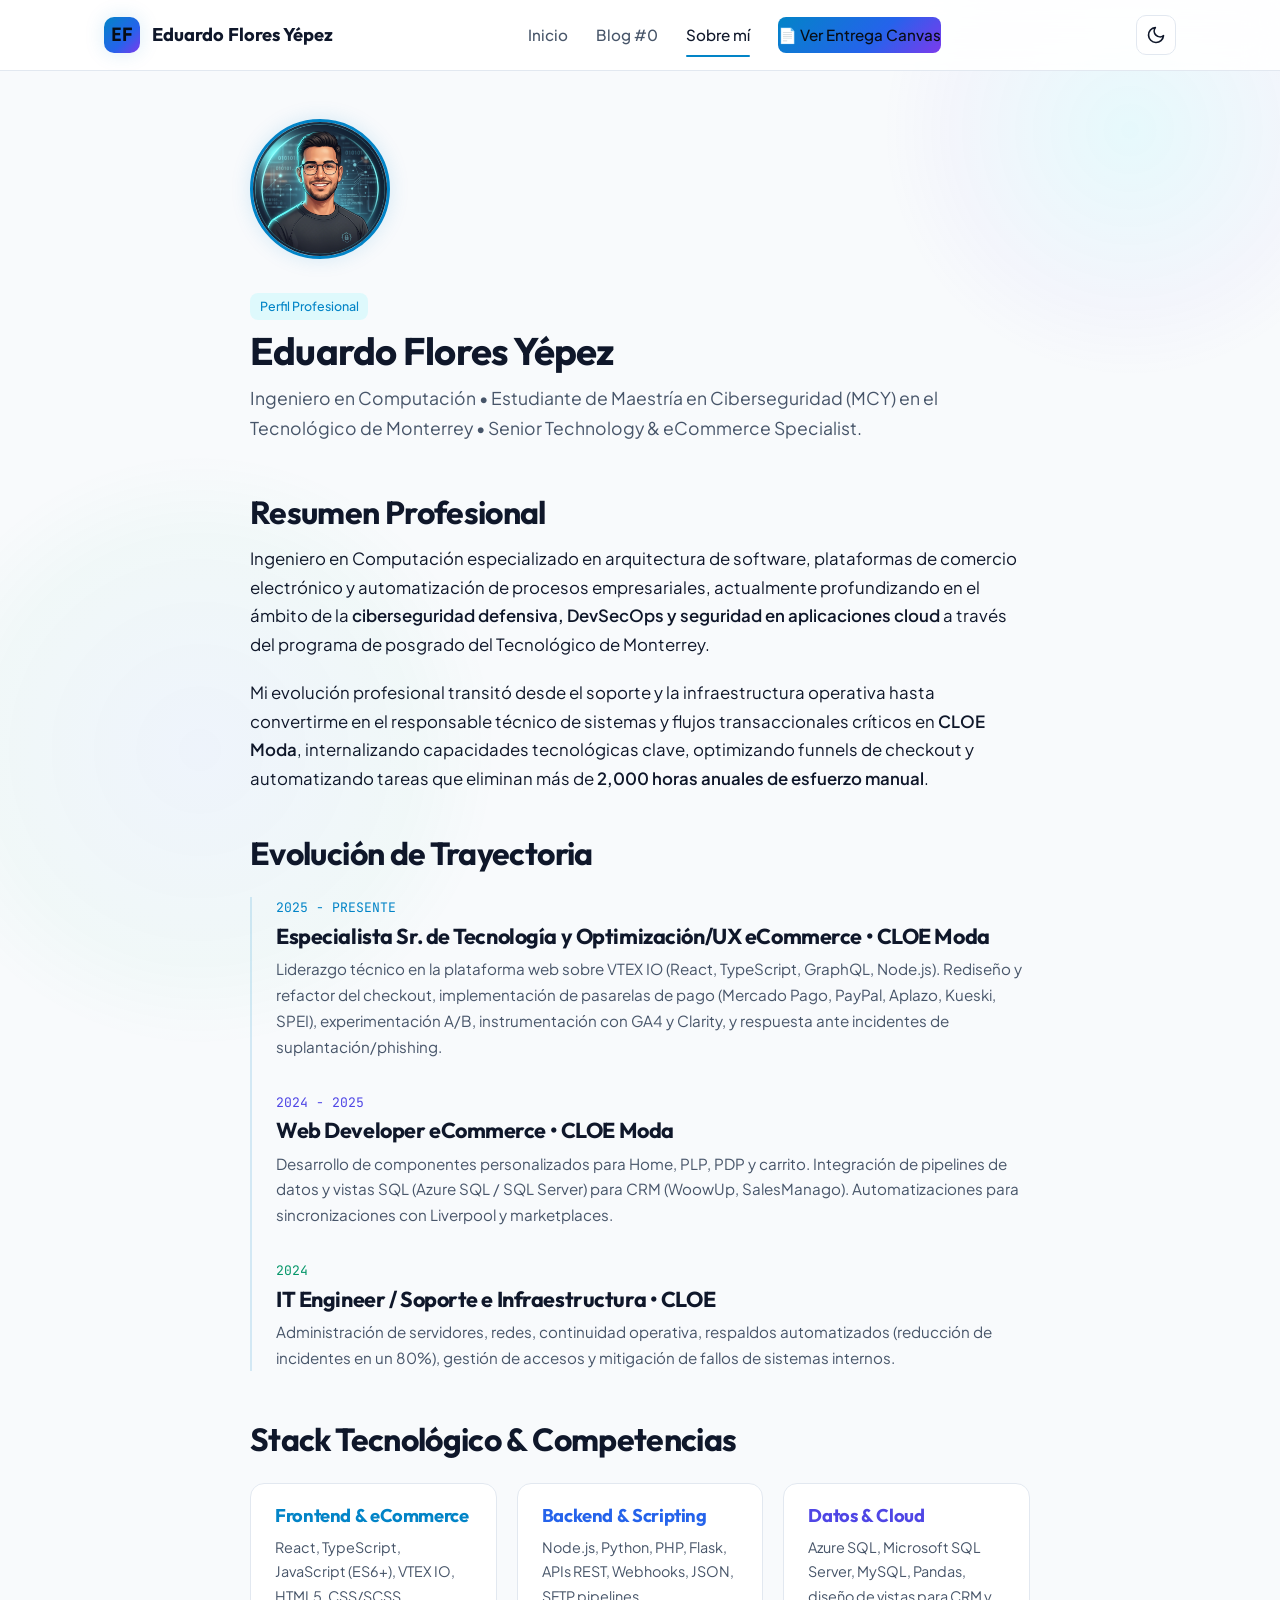
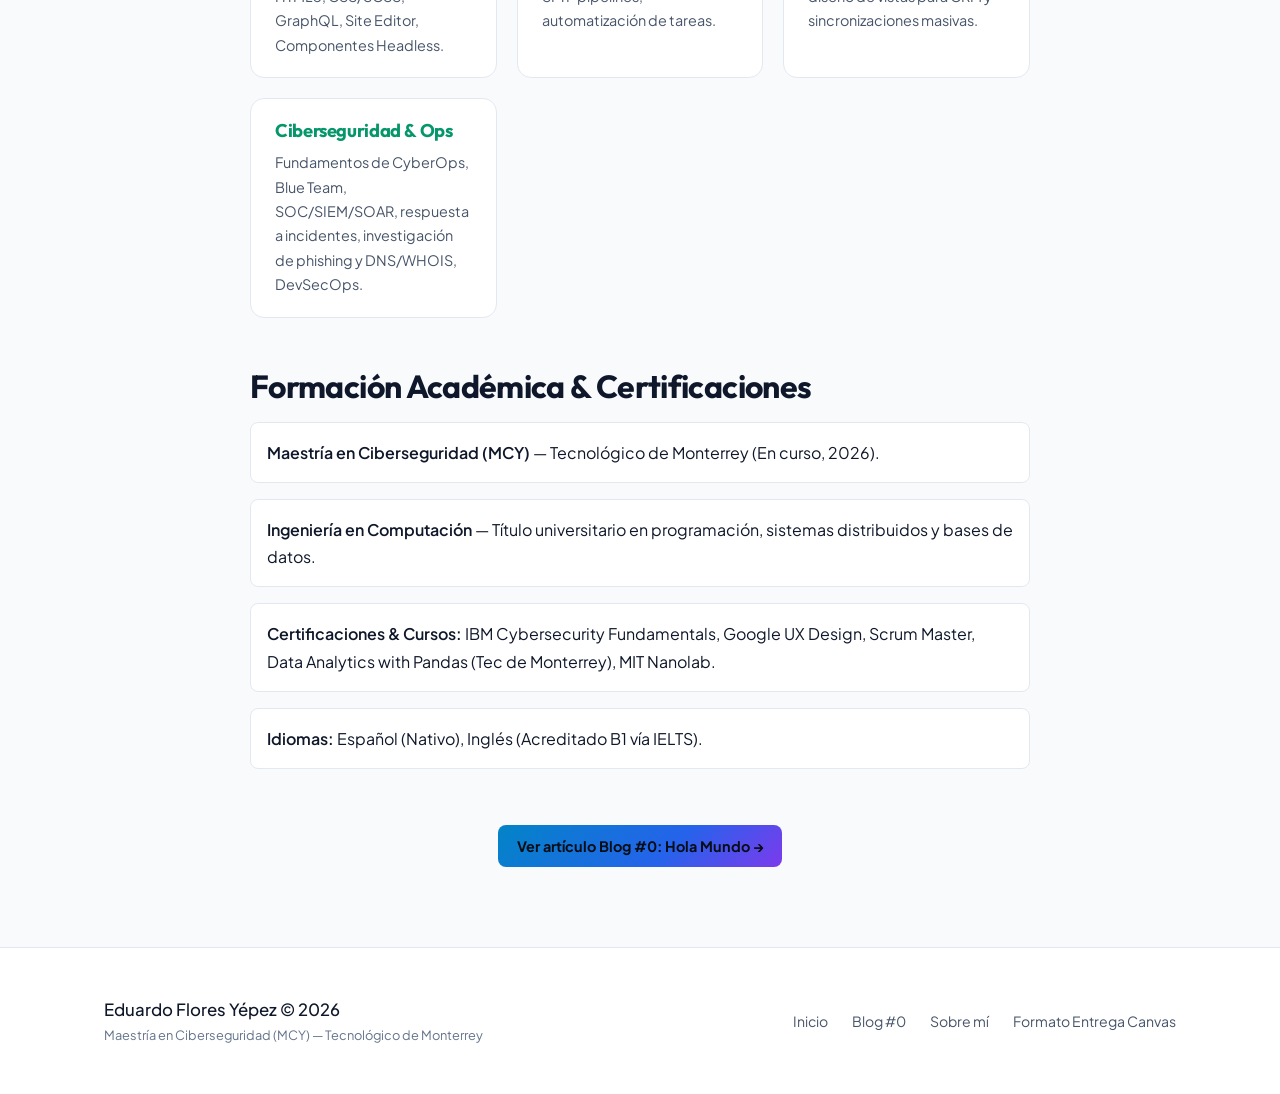
==== about.html @ a3453e29 "feat: blog profesional y post blog #0 para maestria MCY Tec de Monterrey" ====
<!DOCTYPE html>
<html lang="es" data-theme="dark">
<head>
  <meta charset="UTF-8">
  <meta name="viewport" content="width=device-width, initial-scale=1.0">
  <title>Sobre Eduardo Flores Yépez | Trayectoria, Proyectos y Habilidades</title>
  <meta name="description" content="Perfil profesional y académico de Eduardo Flores Yépez: Ingeniero en Computación, especialista en eCommerce y estudiante de la Maestría en Ciberseguridad del Tec de Monterrey.">
  <meta name="author" content="Eduardo Flores Yépez">
  <link rel="stylesheet" href="assets/css/style.css">
  <link rel="icon" href="data:image/svg+xml,<svg xmlns=%22http://www.w3.org/2000/svg%22 viewBox=%220 0 100 100%22><text y=%22.9em%22 font-size=%2290%22>🛡️</text></svg>">
</head>
<body>
  <!-- Orbes decorativos de fondo -->
  <div class="bg-glow-orb"></div>
  <div class="bg-glow-orb-2"></div>

  <!-- Encabezado y Navegación Principal -->
  <header class="site-header">
    <div class="container nav-wrapper">
      <a href="index.html" class="logo-brand">
        <span class="logo-badge">EF</span>
        <span>Eduardo Flores Yépez</span>
      </a>

      <nav>
        <ul class="nav-links">
          <li><a href="index.html">Inicio</a></li>
          <li><a href="posts/blog-0-hola-mundo.html">Blog #0</a></li>
          <li><a href="about.html" class="active">Sobre mí</a></li>
          <li><a href="entrega-pdf.html" class="btn-cta">📄 Ver Entrega Canvas</a></li>
        </ul>
      </nav>

      <div class="nav-actions">
        <button id="theme-toggle" class="theme-toggle-btn" aria-label="Cambiar tema">
          <!-- Icono inyectado por JS -->
        </button>
      </div>
    </div>
  </header>

  <main class="container" style="padding-top: 3rem; padding-bottom: 5rem;">
    <div class="article-container">
      
      <div style="display: flex; gap: 2rem; align-items: center; margin-bottom: 3rem; flex-wrap: wrap;">
        <img src="assets/img/eduardo-avatar.jpg" alt="Eduardo Flores Yépez" style="width: 140px; height: 140px; border-radius: 50%; object-fit: cover; border: 3px solid var(--accent-cyan); box-shadow: var(--cyber-glow);">
        <div>
          <span class="post-tag">Perfil Profesional</span>
          <h1 style="margin: 0.4rem 0 0.6rem; font-size: 2.4rem;">Eduardo Flores Yépez</h1>
          <p style="color: var(--text-muted); font-size: 1.1rem; margin: 0;">
            Ingeniero en Computación &bull; Estudiante de Maestría en Ciberseguridad (MCY) en el Tecnológico de Monterrey &bull; Senior Technology & eCommerce Specialist.
          </p>
        </div>
      </div>

      <section>
        <h2>Resumen Profesional</h2>
        <p>
          Ingeniero en Computación especializado en arquitectura de software, plataformas de comercio electrónico y automatización de procesos empresariales, actualmente profundizando en el ámbito de la <strong>ciberseguridad defensiva, DevSecOps y seguridad en aplicaciones cloud</strong> a través del programa de posgrado del Tecnológico de Monterrey.
        </p>
        <p>
          Mi evolución profesional transitó desde el soporte y la infraestructura operativa hasta convertirme en el responsable técnico de sistemas y flujos transaccionales críticos en <strong>CLOE Moda</strong>, internalizando capacidades tecnológicas clave, optimizando funnels de checkout y automatizando tareas que eliminan más de <strong>2,000 horas anuales de esfuerzo manual</strong>.
        </p>
      </section>

      <section style="margin-top: 2.5rem;">
        <h2>Evolución de Trayectoria</h2>
        <div style="border-left: 2px solid var(--border-card); padding-left: 1.5rem; margin-top: 1.5rem; display: flex; flex-direction: column; gap: 2rem;">
          
          <div>
            <div style="font-family: var(--font-mono); font-size: 0.82rem; color: var(--accent-cyan);">2025 - PRESENTE</div>
            <h3 style="margin: 0.2rem 0 0.4rem;">Especialista Sr. de Tecnología y Optimización/UX eCommerce &bull; CLOE Moda</h3>
            <p style="font-size: 0.95rem; color: var(--text-muted); margin: 0;">
              Liderazgo técnico en la plataforma web sobre VTEX IO (React, TypeScript, GraphQL, Node.js). Rediseño y refactor del checkout, implementación de pasarelas de pago (Mercado Pago, PayPal, Aplazo, Kueski, SPEI), experimentación A/B, instrumentación con GA4 y Clarity, y respuesta ante incidentes de suplantación/phishing.
            </p>
          </div>

          <div>
            <div style="font-family: var(--font-mono); font-size: 0.82rem; color: var(--accent-indigo);">2024 - 2025</div>
            <h3 style="margin: 0.2rem 0 0.4rem;">Web Developer eCommerce &bull; CLOE Moda</h3>
            <p style="font-size: 0.95rem; color: var(--text-muted); margin: 0;">
              Desarrollo de componentes personalizados para Home, PLP, PDP y carrito. Integración de pipelines de datos y vistas SQL (Azure SQL / SQL Server) para CRM (WoowUp, SalesManago). Automatizaciones para sincronizaciones con Liverpool y marketplaces.
            </p>
          </div>

          <div>
            <div style="font-family: var(--font-mono); font-size: 0.82rem; color: var(--accent-emerald);">2024</div>
            <h3 style="margin: 0.2rem 0 0.4rem;">IT Engineer / Soporte e Infraestructura &bull; CLOE</h3>
            <p style="font-size: 0.95rem; color: var(--text-muted); margin: 0;">
              Administración de servidores, redes, continuidad operativa, respaldos automatizados (reducción de incidentes en un 80%), gestión de accesos y mitigación de fallos de sistemas internos.
            </p>
          </div>

        </div>
      </section>

      <section style="margin-top: 3rem;">
        <h2>Stack Tecnológico & Competencias</h2>
        
        <div style="display: grid; grid-template-columns: repeat(auto-fit, minmax(240px, 1fr)); gap: 1.25rem; margin-top: 1.5rem;">
          <div class="metric-card">
            <h4 style="color: var(--accent-cyan); margin-top: 0;">Frontend & eCommerce</h4>
            <p style="font-size: 0.9rem; color: var(--text-muted); margin: 0;">
              React, TypeScript, JavaScript (ES6+), VTEX IO, HTML5, CSS/SCSS, GraphQL, Site Editor, Componentes Headless.
            </p>
          </div>

          <div class="metric-card">
            <h4 style="color: var(--accent-blue); margin-top: 0;">Backend & Scripting</h4>
            <p style="font-size: 0.9rem; color: var(--text-muted); margin: 0;">
              Node.js, Python, PHP, Flask, APIs REST, Webhooks, JSON, SFTP pipelines, automatización de tareas.
            </p>
          </div>

          <div class="metric-card">
            <h4 style="color: var(--accent-indigo); margin-top: 0;">Datos & Cloud</h4>
            <p style="font-size: 0.9rem; color: var(--text-muted); margin: 0;">
              Azure SQL, Microsoft SQL Server, MySQL, Pandas, diseño de vistas para CRM y sincronizaciones masivas.
            </p>
          </div>

          <div class="metric-card">
            <h4 style="color: var(--accent-emerald); margin-top: 0;">Ciberseguridad & Ops</h4>
            <p style="font-size: 0.9rem; color: var(--text-muted); margin: 0;">
              Fundamentos de CyberOps, Blue Team, SOC/SIEM/SOAR, respuesta a incidentes, investigación de phishing y DNS/WHOIS, DevSecOps.
            </p>
          </div>
        </div>
      </section>

      <section style="margin-top: 3rem;">
        <h2>Formación Académica & Certificaciones</h2>
        <ul style="list-style: none; display: flex; flex-direction: column; gap: 1rem; margin-top: 1rem; padding: 0;">
          <li style="padding: 1rem; background: var(--bg-card); border: 1px solid var(--border-subtle); border-radius: var(--radius-sm);">
            <strong>Maestría en Ciberseguridad (MCY)</strong> — Tecnológico de Monterrey (En curso, 2026).
          </li>
          <li style="padding: 1rem; background: var(--bg-card); border: 1px solid var(--border-subtle); border-radius: var(--radius-sm);">
            <strong>Ingeniería en Computación</strong> — Título universitario en programación, sistemas distribuidos y bases de datos.
          </li>
          <li style="padding: 1rem; background: var(--bg-card); border: 1px solid var(--border-subtle); border-radius: var(--radius-sm);">
            <strong>Certificaciones & Cursos:</strong> IBM Cybersecurity Fundamentals, Google UX Design, Scrum Master, Data Analytics with Pandas (Tec de Monterrey), MIT Nanolab.
          </li>
          <li style="padding: 1rem; background: var(--bg-card); border: 1px solid var(--border-subtle); border-radius: var(--radius-sm);">
            <strong>Idiomas:</strong> Español (Nativo), Inglés (Acreditado B1 vía IELTS).
          </li>
        </ul>
      </section>

      <div style="margin-top: 3.5rem; text-align: center;">
        <a href="posts/blog-0-hola-mundo.html" class="btn-cta">
          Ver artículo Blog #0: Hola Mundo &rarr;
        </a>
      </div>

    </div>
  </main>

  <!-- Pie de Página General -->
  <footer class="site-footer">
    <div class="container footer-content">
      <div>
        <p style="margin: 0; font-weight: 500;">Eduardo Flores Yépez &copy; <span class="current-year">2026</span></p>
        <p style="margin: 0; font-size: 0.8rem; color: var(--text-dim);">
          Maestría en Ciberseguridad (MCY) — Tecnológico de Monterrey
        </p>
      </div>
      <ul class="footer-nav">
        <li><a href="index.html">Inicio</a></li>
        <li><a href="posts/blog-0-hola-mundo.html">Blog #0</a></li>
        <li><a href="about.html">Sobre mí</a></li>
        <li><a href="entrega-pdf.html">Formato Entrega Canvas</a></li>
      </ul>
    </div>
  </footer>

  <script src="assets/js/main.js"></script>
</body>
</html>
---- assets/css/style.css ----
/* ==========================================================================
   ESTILOS PRINCIPALES - BLOG EDUARDO FLORES YÉPEZ
   Especialidad: Software Engineering, eCommerce & Ciberseguridad
   ========================================================================== */

@import url('https://fonts.googleapis.com/css2?family=JetBrains+Mono:wght@400;500;700&family=Outfit:wght@400;500;600;700;800&family=Plus+Jakarta+Sans:ital,wght@0,300;0,400;0,500;0,600;0,700;1,400&display=swap');

:root {
  /* Dark Mode Tokens (Por defecto) */
  --bg-body: #080d16;
  --bg-surface: #0f1726;
  --bg-card: #141e30;
  --bg-card-hover: #19263e;
  --bg-glass: rgba(15, 23, 38, 0.85);
  
  --border-subtle: rgba(255, 255, 255, 0.08);
  --border-card: rgba(56, 189, 248, 0.12);
  --border-focus: #00f2fe;

  --text-main: #f1f5f9;
  --text-muted: #94a3b8;
  --text-dim: #64748b;

  --accent-cyan: #00f2fe;
  --accent-blue: #3b82f6;
  --accent-indigo: #6366f1;
  --accent-emerald: #10b981;
  --accent-amber: #f59e0b;

  --accent-gradient: linear-gradient(135deg, #00f2fe 0%, #3b82f6 50%, #8b5cf6 100%);
  --cyber-glow: 0 0 25px rgba(0, 242, 254, 0.2);
  --card-shadow: 0 10px 30px -10px rgba(0, 0, 0, 0.5);

  --font-heading: 'Outfit', -apple-system, BlinkMacSystemFont, sans-serif;
  --font-body: 'Plus Jakarta Sans', -apple-system, BlinkMacSystemFont, sans-serif;
  --font-mono: 'JetBrains Mono', monospace;

  --container-max: 1120px;
  --article-max: 780px;
  --radius-sm: 8px;
  --radius-md: 14px;
  --radius-lg: 20px;
  --radius-full: 9999px;
  --transition: all 0.25s cubic-bezier(0.16, 1, 0.3, 1);
}

/* Light Mode Overrides */
[data-theme="light"] {
  --bg-body: #f8fafc;
  --bg-surface: #ffffff;
  --bg-card: #ffffff;
  --bg-card-hover: #f1f5f9;
  --bg-glass: rgba(255, 255, 255, 0.9);

  --border-subtle: #e2e8f0;
  --border-card: rgba(2, 132, 199, 0.15);
  --border-focus: #0284c7;

  --text-main: #0f172a;
  --text-muted: #475569;
  --text-dim: #64748b;

  --accent-cyan: #0284c7;
  --accent-blue: #2563eb;
  --accent-indigo: #4f46e5;
  --accent-emerald: #059669;

  --accent-gradient: linear-gradient(135deg, #0284c7 0%, #2563eb 60%, #7c3aed 100%);
  --cyber-glow: 0 0 20px rgba(2, 132, 199, 0.15);
  --card-shadow: 0 10px 30px -10px rgba(15, 23, 42, 0.08);
}

/* ==========================================================================
   RESET & BASE STYLES
   ========================================================================== */
*, *::before, *::after {
  box-sizing: border-box;
  margin: 0;
  padding: 0;
}

html {
  scroll-behavior: smooth;
  font-size: 16px;
}

body {
  background-color: var(--bg-body);
  color: var(--text-main);
  font-family: var(--font-body);
  line-height: 1.7;
  -webkit-font-smoothing: antialiased;
  -moz-osx-font-smoothing: grayscale;
  transition: background-color 0.3s ease, color 0.3s ease;
  min-height: 100vh;
  display: flex;
  flex-direction: column;
}

/* Scroll progress bar */
#reading-progress {
  position: fixed;
  top: 0;
  left: 0;
  height: 3px;
  background: var(--accent-gradient);
  width: 0%;
  z-index: 1000;
  transition: width 0.1s linear;
}

/* Background cyber glow effect */
.bg-glow-orb {
  position: fixed;
  top: -120px;
  right: -100px;
  width: 500px;
  height: 500px;
  background: radial-gradient(circle, rgba(0, 242, 254, 0.07) 0%, rgba(99, 102, 241, 0.03) 50%, transparent 70%);
  pointer-events: none;
  z-index: 0;
}

.bg-glow-orb-2 {
  position: fixed;
  bottom: -150px;
  left: -100px;
  width: 600px;
  height: 600px;
  background: radial-gradient(circle, rgba(59, 130, 246, 0.05) 0%, rgba(16, 185, 129, 0.03) 50%, transparent 70%);
  pointer-events: none;
  z-index: 0;
}

/* ==========================================================================
   TYPOGRAPHY
   ========================================================================== */
h1, h2, h3, h4, h5, h6 {
  font-family: var(--font-heading);
  color: var(--text-main);
  line-height: 1.25;
  font-weight: 700;
  letter-spacing: -0.02em;
}

h1 { font-size: clamp(2.2rem, 4vw, 3.2rem); }
h2 { font-size: clamp(1.6rem, 2.5vw, 2.1rem); margin-top: 2.2rem; margin-bottom: 0.8rem; }
h3 { font-size: 1.35rem; margin-top: 1.8rem; margin-bottom: 0.6rem; }
h4 { font-size: 1.15rem; margin-top: 1.2rem; margin-bottom: 0.5rem; }

p {
  margin-bottom: 1.25rem;
  color: var(--text-main);
  font-size: 1.05rem;
}

a {
  color: var(--accent-cyan);
  text-decoration: none;
  transition: var(--transition);
}

a:hover {
  text-decoration: underline;
  text-underline-offset: 4px;
}

strong {
  color: var(--text-main);
  font-weight: 600;
}

code {
  font-family: var(--font-mono);
  font-size: 0.9em;
  background: rgba(56, 189, 248, 0.1);
  color: var(--accent-cyan);
  padding: 0.2em 0.4em;
  border-radius: var(--radius-sm);
  border: 1px solid var(--border-card);
}

pre {
  background: #060911;
  border: 1px solid var(--border-card);
  padding: 1.25rem;
  border-radius: var(--radius-md);
  overflow-x: auto;
  margin: 1.5rem 0;
}

pre code {
  background: none;
  border: none;
  padding: 0;
  color: #38bdf8;
  font-size: 0.9rem;
}

blockquote {
  border-left: 3px solid var(--accent-cyan);
  padding: 1rem 1.5rem;
  margin: 1.75rem 0;
  background: var(--bg-card);
  border-radius: 0 var(--radius-md) var(--radius-md) 0;
  font-style: italic;
  color: var(--text-muted);
}

blockquote p:last-child {
  margin-bottom: 0;
}

/* ==========================================================================
   LAYOUT & CONTAINERS
   ========================================================================== */
.container {
  width: 100%;
  max-width: var(--container-max);
  margin: 0 auto;
  padding: 0 1.5rem;
  position: relative;
  z-index: 1;
}

.article-container {
  width: 100%;
  max-width: var(--article-max);
  margin: 0 auto;
  position: relative;
  z-index: 1;
}

/* ==========================================================================
   NAVBAR & HEADER
   ========================================================================== */
.site-header {
  position: sticky;
  top: 0;
  z-index: 100;
  background: var(--bg-glass);
  backdrop-filter: blur(16px);
  -webkit-backdrop-filter: blur(16px);
  border-bottom: 1px solid var(--border-subtle);
  transition: var(--transition);
}

.nav-wrapper {
  display: flex;
  justify-content: space-between;
  align-items: center;
  height: 70px;
}

.logo-brand {
  display: flex;
  align-items: center;
  gap: 0.75rem;
  font-family: var(--font-heading);
  font-weight: 700;
  font-size: 1.15rem;
  color: var(--text-main);
  text-decoration: none;
}

.logo-badge {
  display: inline-flex;
  align-items: center;
  justify-content: center;
  width: 36px;
  height: 36px;
  border-radius: 10px;
  background: var(--accent-gradient);
  color: #080d16;
  font-weight: 800;
  font-family: var(--font-mono);
  box-shadow: var(--cyber-glow);
}

.nav-links {
  display: flex;
  align-items: center;
  gap: 1.75rem;
  list-style: none;
}

.nav-links a {
  color: var(--text-muted);
  font-weight: 500;
  font-size: 0.95rem;
  display: inline-flex;
  align-items: center;
  gap: 0.4rem;
  padding: 0.3rem 0;
  position: relative;
}

.nav-links a:hover,
.nav-links a.active {
  color: var(--text-main);
  text-decoration: none;
}

.nav-links a.active::after {
  content: '';
  position: absolute;
  bottom: -4px;
  left: 0;
  width: 100%;
  height: 2px;
  background: var(--accent-cyan);
  border-radius: 2px;
}

.nav-actions {
  display: flex;
  align-items: center;
  gap: 1rem;
}

.theme-toggle-btn {
  background: var(--bg-card);
  border: 1px solid var(--border-subtle);
  color: var(--text-main);
  width: 40px;
  height: 40px;
  border-radius: 10px;
  display: inline-flex;
  align-items: center;
  justify-content: center;
  cursor: pointer;
  transition: var(--transition);
}

.theme-toggle-btn:hover {
  border-color: var(--accent-cyan);
  transform: translateY(-2px);
  box-shadow: var(--cyber-glow);
}

.btn-cta {
  display: inline-flex;
  align-items: center;
  gap: 0.5rem;
  background: var(--accent-gradient);
  color: #080d16 !important;
  font-weight: 700;
  font-size: 0.9rem;
  padding: 0.55rem 1.15rem;
  border-radius: var(--radius-sm);
  text-decoration: none !important;
  transition: var(--transition);
  border: none;
  cursor: pointer;
}

.btn-cta:hover {
  opacity: 0.92;
  transform: translateY(-2px);
  box-shadow: var(--cyber-glow);
}

/* ==========================================================================
   HERO / BANNER COMPONENT
   ========================================================================== */
.hero-section {
  padding: 4.5rem 0 3rem;
  border-bottom: 1px solid var(--border-subtle);
}

.hero-grid {
  display: grid;
  grid-template-columns: 1fr auto;
  gap: 3rem;
  align-items: center;
}

.hero-tag {
  display: inline-flex;
  align-items: center;
  gap: 0.5rem;
  background: rgba(0, 242, 254, 0.08);
  border: 1px solid var(--border-card);
  color: var(--accent-cyan);
  font-family: var(--font-mono);
  font-size: 0.85rem;
  font-weight: 500;
  padding: 0.35rem 0.9rem;
  border-radius: var(--radius-full);
  margin-bottom: 1.25rem;
}

.hero-tag-pulse {
  width: 8px;
  height: 8px;
  border-radius: 50%;
  background: var(--accent-cyan);
  box-shadow: 0 0 10px var(--accent-cyan);
  animation: pulse 2s infinite;
}

@keyframes pulse {
  0% { transform: scale(0.95); box-shadow: 0 0 0 0 rgba(0, 242, 254, 0.7); }
  70% { transform: scale(1); box-shadow: 0 0 0 8px rgba(0, 242, 254, 0); }
  100% { transform: scale(0.95); box-shadow: 0 0 0 0 rgba(0, 242, 254, 0); }
}

.hero-title {
  margin-bottom: 1.2rem;
}

.hero-title .gradient-text {
  background: var(--accent-gradient);
  -webkit-background-clip: text;
  -webkit-text-fill-color: transparent;
}

.hero-subtitle {
  font-size: 1.2rem;
  color: var(--text-muted);
  max-width: 680px;
  margin-bottom: 2rem;
  line-height: 1.6;
}

.hero-avatar-box {
  position: relative;
}

.hero-avatar-img {
  width: 170px;
  height: 170px;
  border-radius: 50%;
  object-fit: cover;
  border: 3px solid var(--accent-cyan);
  box-shadow: var(--cyber-glow);
  background: var(--bg-card);
}

.avatar-badge-tag {
  position: absolute;
  bottom: 0px;
  right: -5px;
  background: var(--bg-card);
  border: 1px solid var(--border-card);
  padding: 0.3rem 0.7rem;
  border-radius: var(--radius-full);
  font-family: var(--font-mono);
  font-size: 0.75rem;
  color: var(--accent-cyan);
}

/* ==========================================================================
   METRICS & HIGHLIGHTS BAR
   ========================================================================== */
.metrics-grid {
  display: grid;
  grid-template-columns: repeat(auto-fit, minmax(220px, 1fr));
  gap: 1.25rem;
  margin: 2.5rem 0 0;
}

.metric-card {
  background: var(--bg-card);
  border: 1px solid var(--border-subtle);
  border-radius: var(--radius-md);
  padding: 1.25rem 1.5rem;
  transition: var(--transition);
}

.metric-card:hover {
  border-color: var(--border-focus);
  transform: translateY(-2px);
  box-shadow: var(--card-shadow);
}

.metric-num {
  font-family: var(--font-heading);
  font-size: 2rem;
  font-weight: 800;
  color: var(--accent-cyan);
  display: block;
}

.metric-label {
  font-size: 0.85rem;
  color: var(--text-muted);
  font-weight: 500;
}

/* ==========================================================================
   FEATURED POST CARD & ARTICLES GRID
   ========================================================================== */
.section-title-wrap {
  display: flex;
  justify-content: space-between;
  align-items: flex-end;
  margin: 3.5rem 0 1.75rem;
}

.section-label {
  font-family: var(--font-mono);
  color: var(--accent-cyan);
  font-size: 0.85rem;
  text-transform: uppercase;
  letter-spacing: 0.1em;
  margin-bottom: 0.3rem;
  display: block;
}

.featured-post-card {
  background: var(--bg-card);
  border: 1px solid var(--border-card);
  border-radius: var(--radius-lg);
  overflow: hidden;
  box-shadow: var(--card-shadow);
  transition: var(--transition);
  display: grid;
  grid-template-columns: 1.1fr 1fr;
}

.featured-post-card:hover {
  border-color: var(--accent-cyan);
  transform: translateY(-3px);
  box-shadow: var(--cyber-glow);
}

.featured-img-wrap {
  position: relative;
  min-height: 320px;
  overflow: hidden;
}

.featured-img-wrap img {
  width: 100%;
  height: 100%;
  object-fit: cover;
  transition: transform 0.6s cubic-bezier(0.16, 1, 0.3, 1);
}

.featured-post-card:hover .featured-img-wrap img {
  transform: scale(1.05);
}

.featured-content {
  padding: 2.25rem;
  display: flex;
  flex-direction: column;
  justify-content: center;
}

.post-meta {
  display: flex;
  align-items: center;
  gap: 1rem;
  font-size: 0.85rem;
  color: var(--text-dim);
  margin-bottom: 1rem;
  font-family: var(--font-mono);
}

.post-tag {
  display: inline-block;
  background: rgba(0, 242, 254, 0.1);
  color: var(--accent-cyan);
  padding: 0.2rem 0.6rem;
  border-radius: var(--radius-sm);
  font-weight: 500;
  font-size: 0.78rem;
}

.featured-title {
  font-size: 1.75rem;
  line-height: 1.3;
  margin-bottom: 1rem;
}

.featured-title a {
  color: var(--text-main);
  text-decoration: none;
}

.featured-title a:hover {
  color: var(--accent-cyan);
}

.featured-excerpt {
  color: var(--text-muted);
  font-size: 0.98rem;
  line-height: 1.6;
  margin-bottom: 1.5rem;
}

/* ==========================================================================
   ARTICLE SINGLE VIEW STYLING
   ========================================================================== */
.post-header {
  padding: 4rem 0 2rem;
  text-align: left;
}

.post-breadcrumbs {
  font-family: var(--font-mono);
  font-size: 0.85rem;
  color: var(--text-dim);
  margin-bottom: 1.25rem;
}

.post-breadcrumbs a {
  color: var(--text-muted);
}

.post-breadcrumbs span {
  margin: 0 0.5rem;
}

.post-headline {
  font-size: clamp(2.3rem, 4.5vw, 3.4rem);
  font-weight: 800;
  line-height: 1.18;
  margin-bottom: 1.25rem;
  letter-spacing: -0.025em;
}

.post-author-bar {
  display: flex;
  align-items: center;
  justify-content: space-between;
  flex-wrap: wrap;
  gap: 1.25rem;
  padding: 1.25rem 0;
  margin: 1.5rem 0 2rem;
  border-top: 1px solid var(--border-subtle);
  border-bottom: 1px solid var(--border-subtle);
}

.author-info-group {
  display: flex;
  align-items: center;
  gap: 1rem;
}

.author-thumb {
  width: 48px;
  height: 48px;
  border-radius: 50%;
  object-fit: cover;
  border: 2px solid var(--accent-cyan);
}

.author-name {
  font-weight: 700;
  color: var(--text-main);
  font-size: 1rem;
}

.author-role {
  font-size: 0.82rem;
  color: var(--text-muted);
}

.article-hero-media {
  margin: 2rem 0 2.5rem;
  border-radius: var(--radius-lg);
  overflow: hidden;
  border: 1px solid var(--border-subtle);
  box-shadow: var(--card-shadow);
}

.article-hero-media img {
  width: 100%;
  height: auto;
  max-height: 480px;
  object-fit: cover;
  display: block;
}

/* Table of Contents Floating/Embedded */
.toc-box {
  background: var(--bg-surface);
  border: 1px solid var(--border-card);
  border-radius: var(--radius-md);
  padding: 1.5rem;
  margin: 2rem 0 2.5rem;
}

.toc-title {
  font-family: var(--font-heading);
  font-size: 1.05rem;
  color: var(--text-main);
  margin-bottom: 0.9rem;
  display: flex;
  align-items: center;
  gap: 0.5rem;
}

.toc-list {
  list-style: none;
  counter-reset: toc-counter;
}

.toc-list li {
  margin-bottom: 0.5rem;
}

.toc-list a {
  color: var(--text-muted);
  font-size: 0.92rem;
  transition: var(--transition);
  display: block;
  padding: 0.2rem 0;
}

.toc-list a:hover {
  color: var(--accent-cyan);
  transform: translateX(4px);
  text-decoration: none;
}

/* Callout Info Boxes */
.callout-box {
  background: rgba(0, 242, 254, 0.05);
  border: 1px solid rgba(0, 242, 254, 0.25);
  border-left: 4px solid var(--accent-cyan);
  padding: 1.25rem 1.5rem;
  border-radius: var(--radius-sm);
  margin: 1.75rem 0;
}

.callout-box.security {
  background: rgba(99, 102, 241, 0.06);
  border-color: rgba(99, 102, 241, 0.3);
  border-left-color: var(--accent-indigo);
}

.callout-title {
  font-family: var(--font-heading);
  font-weight: 700;
  font-size: 1.05rem;
  margin-bottom: 0.5rem;
  color: var(--accent-cyan);
  display: flex;
  align-items: center;
  gap: 0.5rem;
}

.callout-box.security .callout-title {
  color: #a5b4fc;
}

/* Attribution Card (Requisito de Ken Bauer) */
.attribution-card {
  background: var(--bg-card);
  border: 1px dashed var(--border-card);
  border-radius: var(--radius-md);
  padding: 1rem 1.25rem;
  margin: 1.5rem 0 2.5rem;
  font-size: 0.85rem;
  color: var(--text-muted);
  line-height: 1.5;
}

.attribution-card strong {
  color: var(--accent-cyan);
}

/* References Section (Formato Académico) */
.references-section {
  margin-top: 3.5rem;
  padding-top: 2rem;
  border-top: 1px solid var(--border-subtle);
}

.references-list {
  list-style: none;
  counter-reset: ref-counter;
}

.references-list li {
  position: relative;
  padding-left: 2rem;
  margin-bottom: 1.25rem;
  font-size: 0.92rem;
  color: var(--text-muted);
  line-height: 1.6;
}

.references-list li::before {
  content: "[" counter(ref-counter) "]";
  counter-increment: ref-counter;
  position: absolute;
  left: 0;
  top: 0;
  font-family: var(--font-mono);
  font-size: 0.8rem;
  color: var(--accent-cyan);
  font-weight: 600;
}

/* Author Box at Bottom */
.author-bio-card {
  background: var(--bg-surface);
  border: 1px solid var(--border-card);
  border-radius: var(--radius-lg);
  padding: 2.25rem;
  margin: 3.5rem 0 2rem;
  display: flex;
  gap: 1.75rem;
  align-items: center;
}

.author-bio-avatar {
  width: 96px;
  height: 96px;
  border-radius: 50%;
  object-fit: cover;
  border: 2px solid var(--accent-cyan);
  flex-shrink: 0;
}

.author-bio-text h3 {
  margin-top: 0;
  margin-bottom: 0.4rem;
  font-size: 1.25rem;
}

.author-bio-text p {
  font-size: 0.93rem;
  color: var(--text-muted);
  margin-bottom: 0.75rem;
}

/* ==========================================================================
   FOOTER
   ========================================================================== */
.site-footer {
  margin-top: auto;
  border-top: 1px solid var(--border-subtle);
  background: var(--bg-surface);
  padding: 3rem 0;
  font-size: 0.9rem;
  color: var(--text-dim);
}

.footer-content {
  display: flex;
  justify-content: space-between;
  align-items: center;
  flex-wrap: wrap;
  gap: 1.5rem;
}

.footer-nav {
  display: flex;
  gap: 1.5rem;
  list-style: none;
}

.footer-nav a {
  color: var(--text-muted);
  font-size: 0.88rem;
}

.footer-nav a:hover {
  color: var(--accent-cyan);
}

/* ==========================================================================
   ENTREGA PDF STYLES (Canvas Deliverable)
   ========================================================================== */
.pdf-delivery-wrap {
  background: #ffffff;
  color: #1e293b;
  max-width: 820px;
  margin: 2rem auto;
  padding: 3rem;
  border-radius: 12px;
  box-shadow: 0 20px 40px rgba(0,0,0,0.15);
  font-family: 'Plus Jakarta Sans', sans-serif;
}

.pdf-header-bar {
  border-bottom: 3px solid #0056b3;
  padding-bottom: 1.5rem;
  margin-bottom: 2rem;
  display: flex;
  justify-content: space-between;
  align-items: center;
}

.pdf-tec-badge {
  font-weight: 800;
  color: #0056b3;
  font-size: 1.25rem;
}

.pdf-url-box {
  background: #f1f5f9;
  border: 2px dashed #0056b3;
  padding: 1.25rem;
  border-radius: 8px;
  margin: 1.5rem 0;
}

.pdf-url-box a {
  color: #0056b3;
  font-weight: 700;
  word-break: break-all;
  font-size: 1.1rem;
}

@media print {
  body {
    background: #ffffff !important;
    color: #000000 !important;
  }
  .site-header, .site-footer, #reading-progress, .theme-toggle-btn, .btn-cta, .no-print {
    display: none !important;
  }
  .pdf-delivery-wrap {
    box-shadow: none !important;
    margin: 0 !important;
    padding: 0 !important;
    max-width: 100% !important;
  }
}

/* ==========================================================================
   RESPONSIVE DESIGN
   ========================================================================== */
@media (max-width: 868px) {
  .hero-grid {
    grid-template-columns: 1fr;
    text-align: center;
  }
  .hero-subtitle {
    margin-left: auto;
    margin-right: auto;
  }
  .hero-avatar-box {
    margin: 0 auto;
    order: -1;
  }
  .featured-post-card {
    grid-template-columns: 1fr;
  }
  .author-bio-card {
    flex-direction: column;
    text-align: center;
  }
  .nav-links {
    gap: 1rem;
  }
}

@media (max-width: 600px) {
  .nav-wrapper {
    height: 60px;
  }
  .post-headline {
    font-size: 2rem;
  }
  .post-author-bar {
    flex-direction: column;
    align-items: flex-start;
  }
}
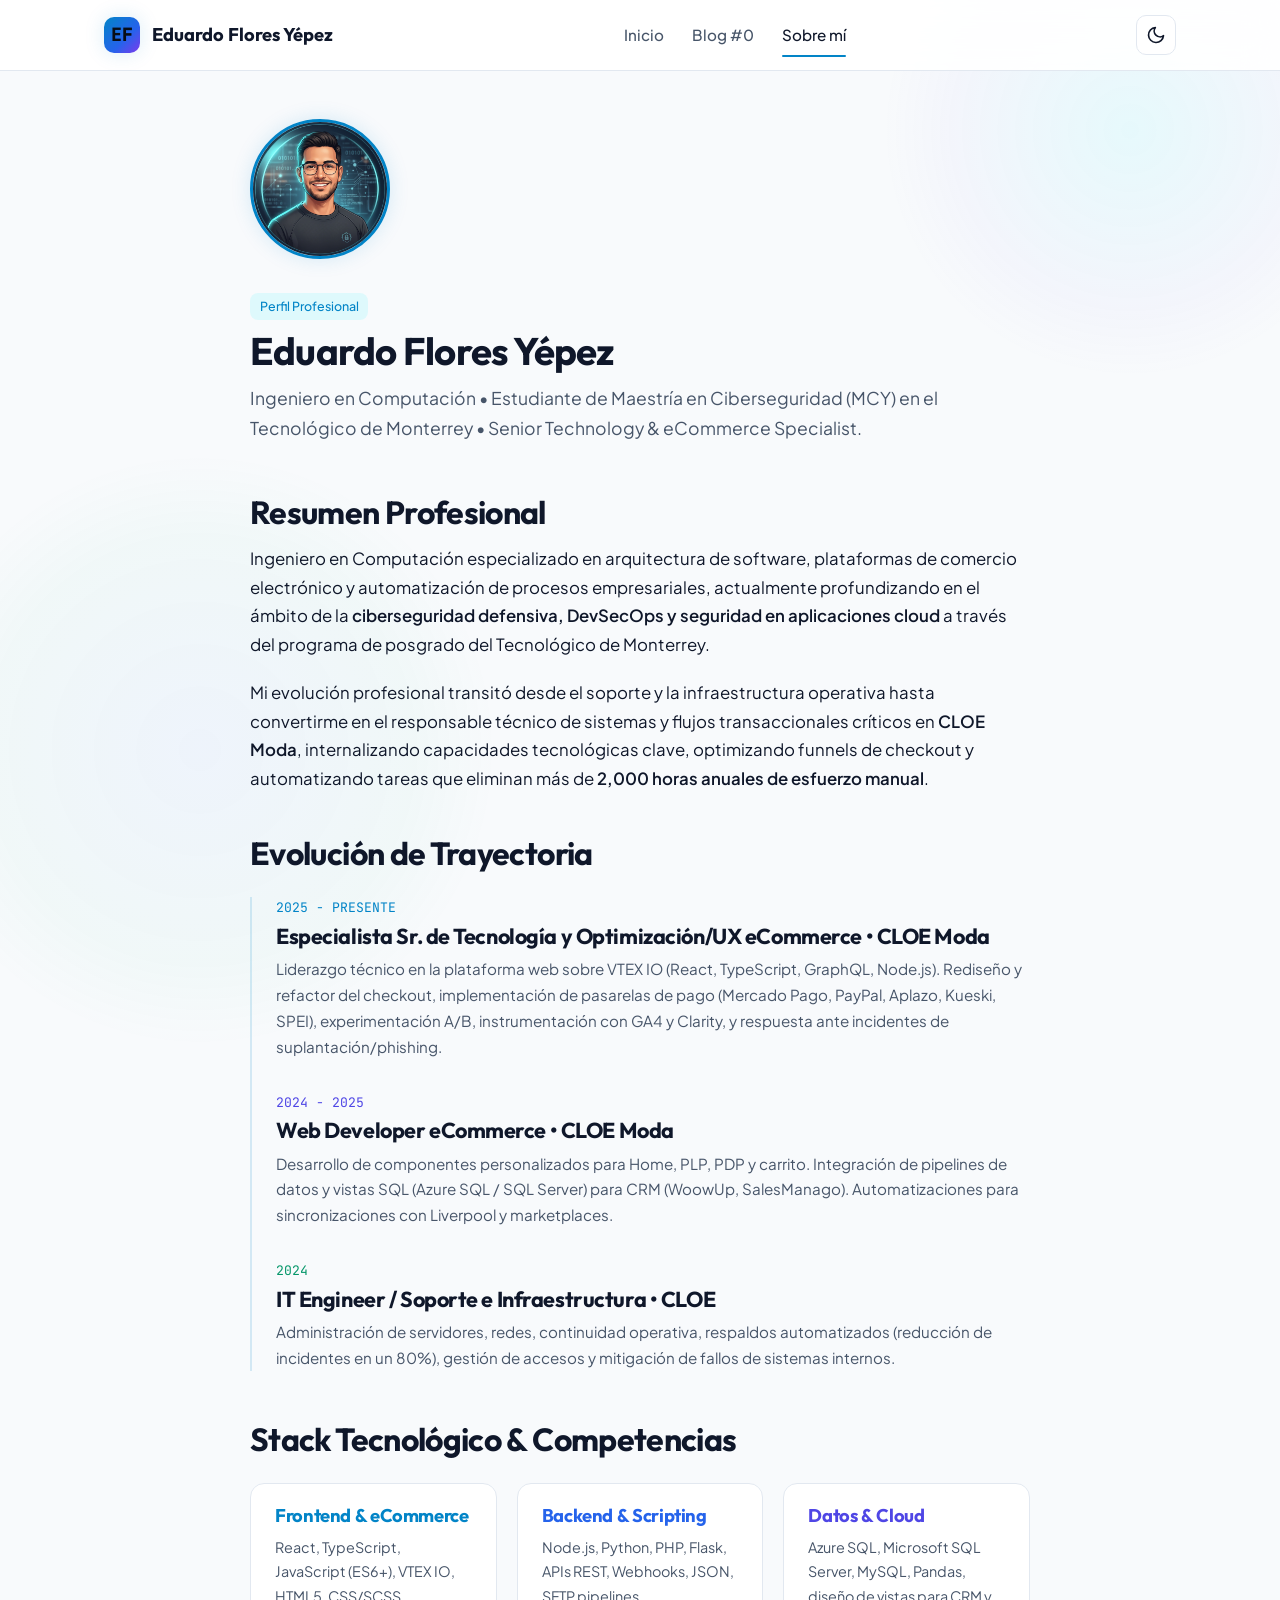
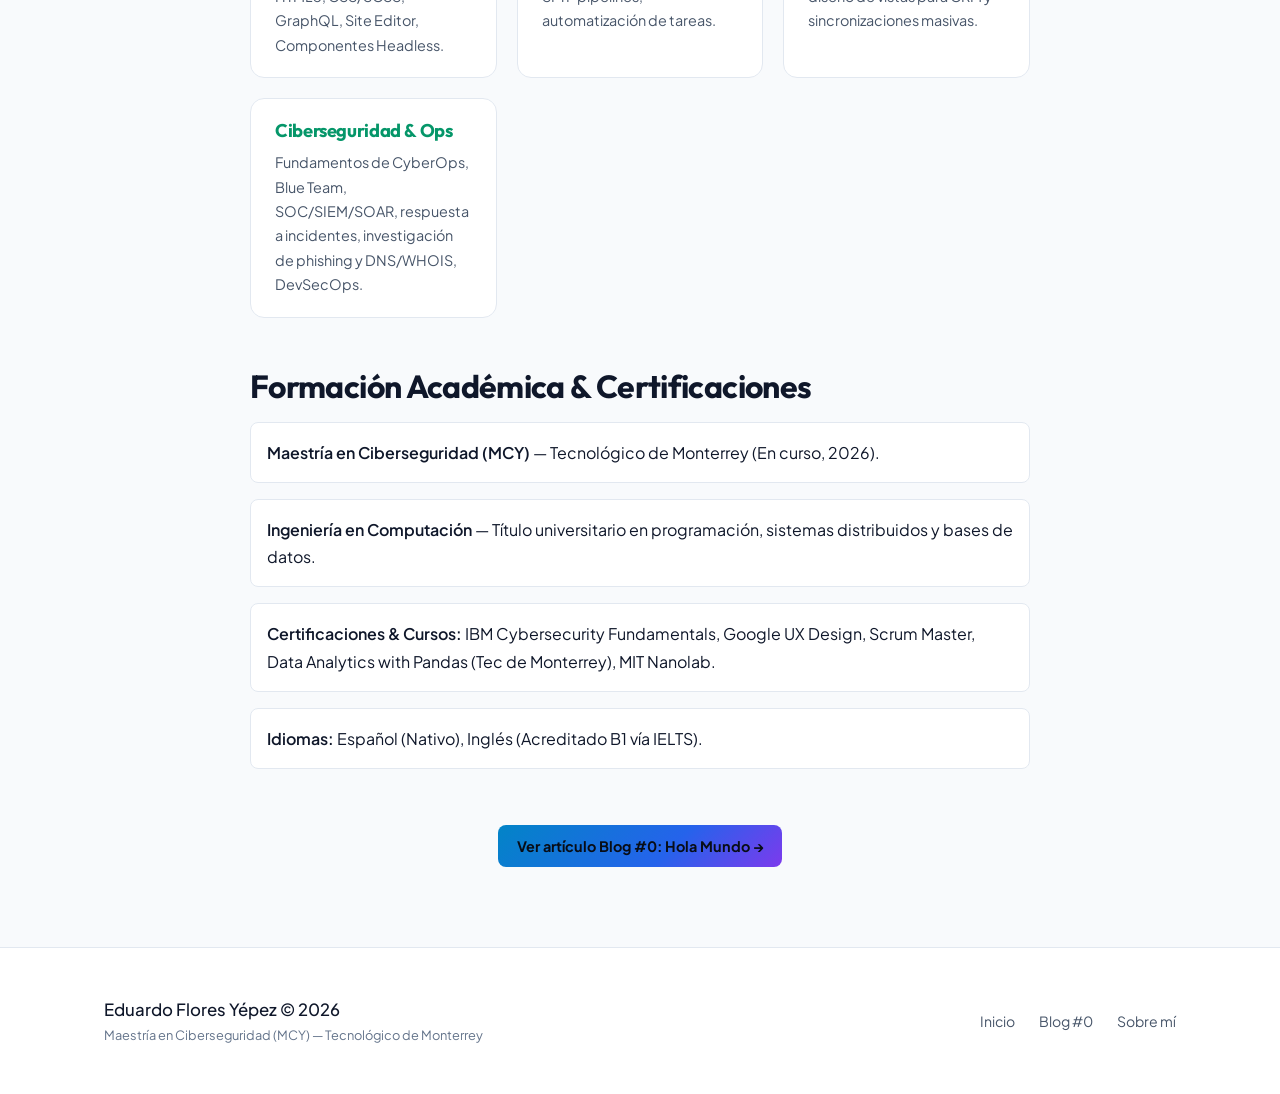
==== commit 5897d0ec: "feat: remover boton de entrega en canvas del blog publico y configurar URL oficial de Render" ====
--- a/about.html
+++ b/about.html
@@ -27,7 +27,6 @@
           <li><a href="index.html">Inicio</a></li>
           <li><a href="posts/blog-0-hola-mundo.html">Blog #0</a></li>
           <li><a href="about.html" class="active">Sobre mí</a></li>
-          <li><a href="entrega-pdf.html" class="btn-cta">📄 Ver Entrega Canvas</a></li>
         </ul>
       </nav>
 
@@ -168,7 +167,6 @@
         <li><a href="index.html">Inicio</a></li>
         <li><a href="posts/blog-0-hola-mundo.html">Blog #0</a></li>
         <li><a href="about.html">Sobre mí</a></li>
-        <li><a href="entrega-pdf.html">Formato Entrega Canvas</a></li>
       </ul>
     </div>
   </footer>
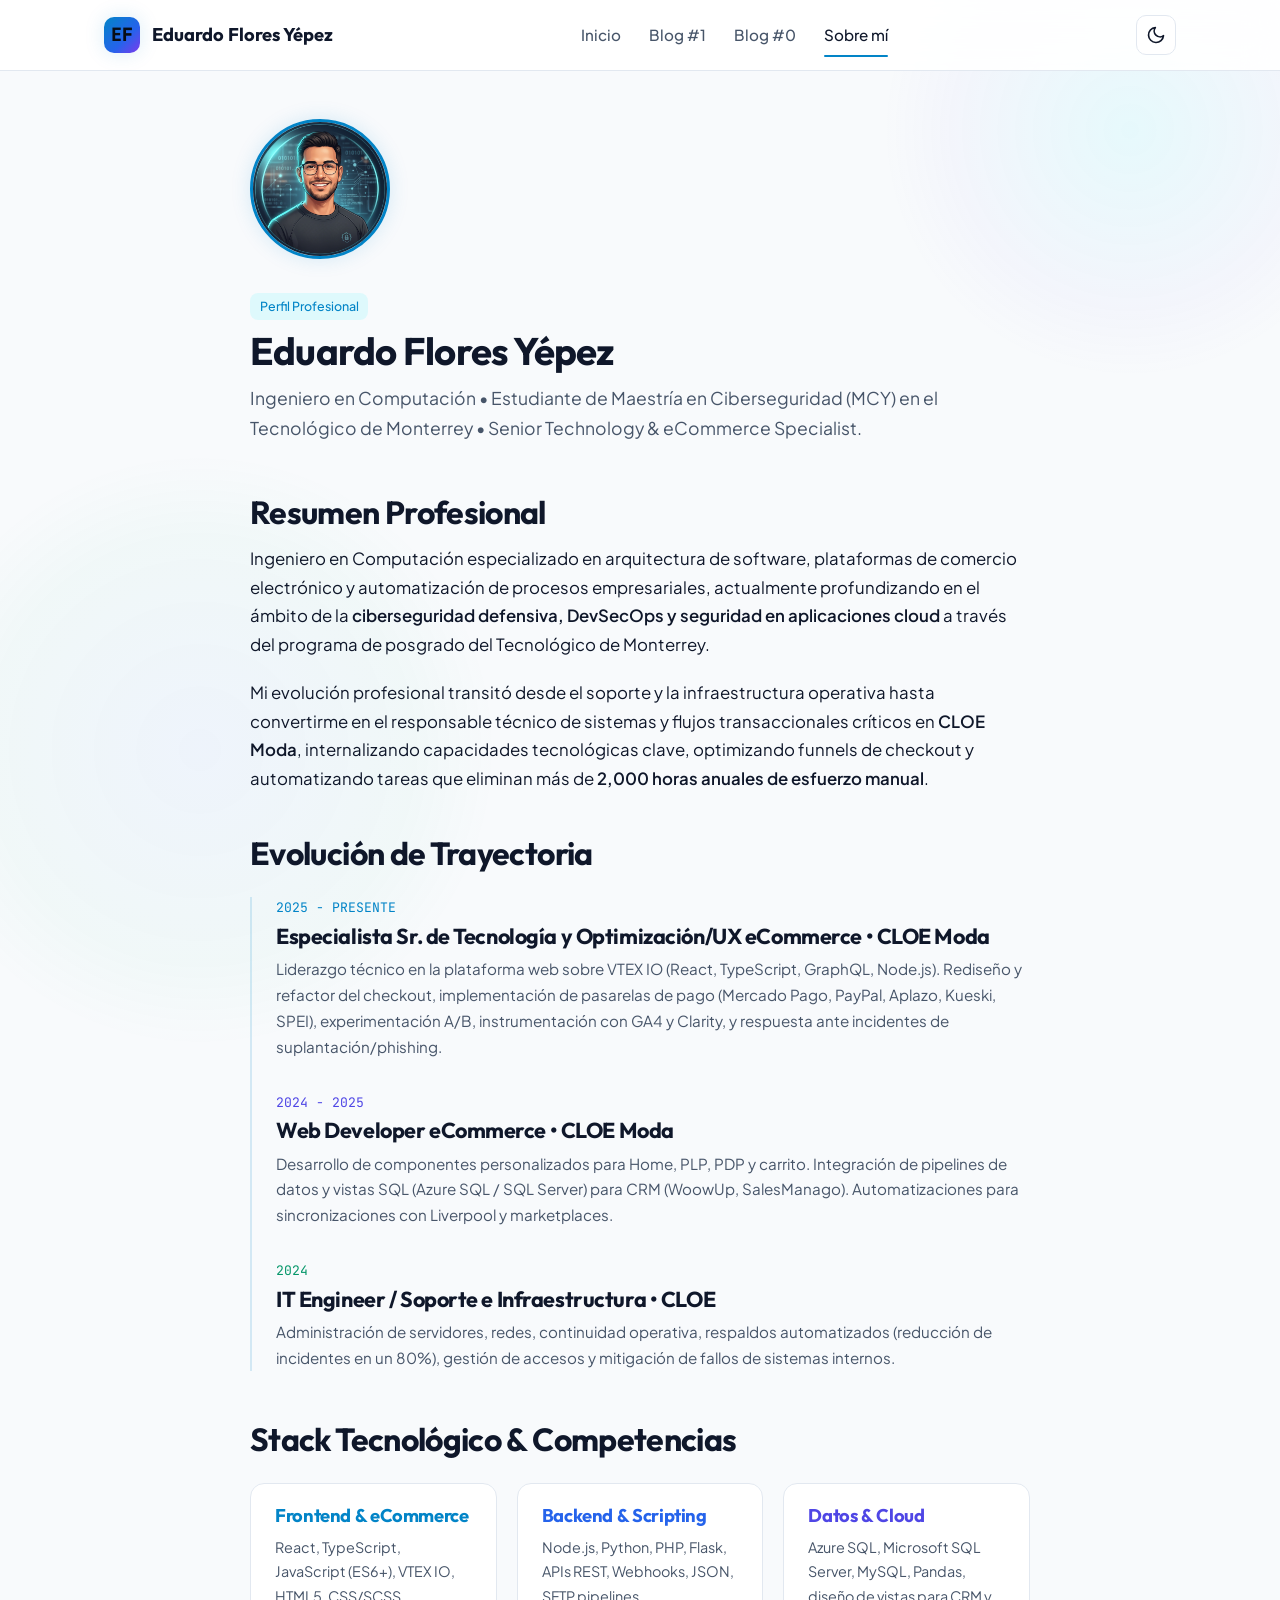
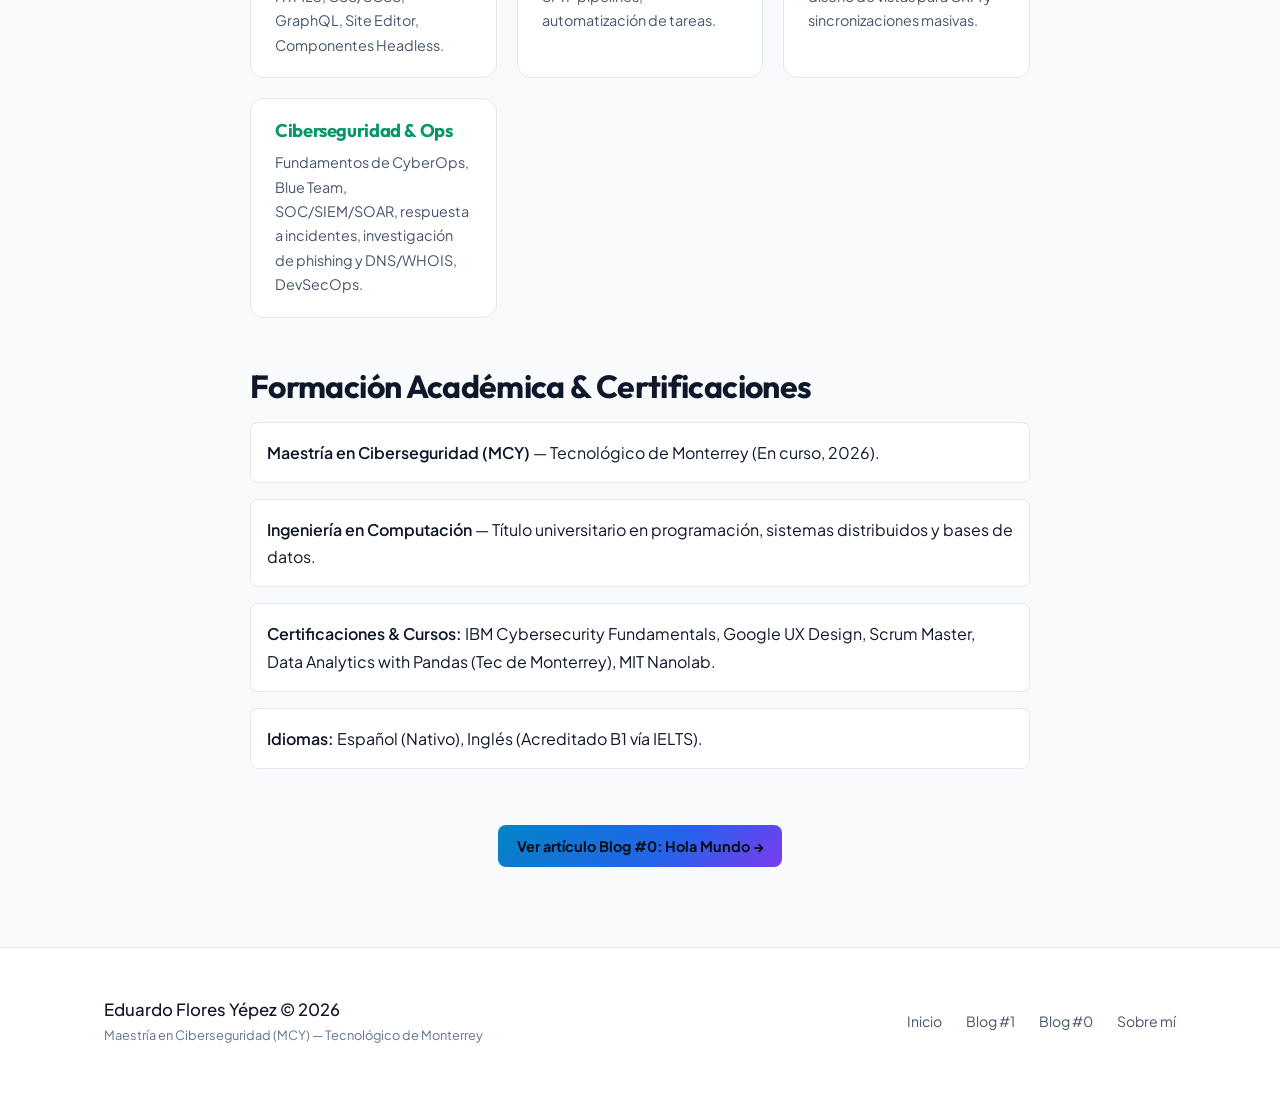
==== commit 93d08590: "feat: agregar entrada de Blog #1 sobre gestion de activos, CMDB, HostedScan y entregable Canvas" ====
--- a/about.html
+++ b/about.html
@@ -25,6 +25,7 @@
       <nav>
         <ul class="nav-links">
           <li><a href="index.html">Inicio</a></li>
+          <li><a href="posts/blog-1-gestion-activos-riesgo.html">Blog #1</a></li>
           <li><a href="posts/blog-0-hola-mundo.html">Blog #0</a></li>
           <li><a href="about.html" class="active">Sobre mí</a></li>
         </ul>
@@ -165,6 +166,7 @@
       </div>
       <ul class="footer-nav">
         <li><a href="index.html">Inicio</a></li>
+        <li><a href="posts/blog-1-gestion-activos-riesgo.html">Blog #1</a></li>
         <li><a href="posts/blog-0-hola-mundo.html">Blog #0</a></li>
         <li><a href="about.html">Sobre mí</a></li>
       </ul>
--- a/assets/css/style.css
+++ b/assets/css/style.css
@@ -82,6 +82,9 @@
 html {
   scroll-behavior: smooth;
   font-size: 16px;
+  overflow-x: hidden;
+  width: 100%;
+  max-width: 100vw;
 }
 
 body {
@@ -95,6 +98,10 @@
   min-height: 100vh;
   display: flex;
   flex-direction: column;
+  overflow-x: hidden;
+  width: 100%;
+  max-width: 100vw;
+  position: relative;
 }
 
 /* Scroll progress bar */
@@ -388,6 +395,26 @@
   padding: 0.35rem 0.9rem;
   border-radius: var(--radius-full);
   margin-bottom: 1.25rem;
+  max-width: 100%;
+  box-sizing: border-box;
+}
+
+.post-meta {
+  display: flex;
+  align-items: center;
+  gap: 0.5rem;
+  flex-wrap: wrap;
+  margin-bottom: 1rem;
+}
+
+.post-breadcrumbs {
+  display: flex;
+  align-items: center;
+  flex-wrap: wrap;
+  gap: 0.4rem;
+  font-size: 0.85rem;
+  color: var(--text-dim);
+  margin-bottom: 1.25rem;
 }
 
 .hero-tag-pulse {
@@ -926,12 +953,21 @@
 }
 
 /* ==========================================================================
-   RESPONSIVE DESIGN
+   RESPONSIVE DESIGN (MOBILE-FIRST, TABLET & DESKTOP)
    ========================================================================== */
+
+/* Prevenir overflow horizontal global en móviles */
+html, body {
+  max-width: 100%;
+  overflow-x: hidden;
+}
+
+/* TABLETS Y DISPOSITIVOS MEDIANOS (<= 868px) */
 @media (max-width: 868px) {
   .hero-grid {
     grid-template-columns: 1fr;
     text-align: center;
+    gap: 2.5rem;
   }
   .hero-subtitle {
     margin-left: auto;
@@ -944,24 +980,505 @@
   .featured-post-card {
     grid-template-columns: 1fr;
   }
+  .featured-img-wrap {
+    height: 220px;
+  }
+  .featured-img-wrap img {
+    height: 100%;
+    object-fit: cover;
+  }
   .author-bio-card {
     flex-direction: column;
     text-align: center;
-  }
-  .nav-links {
-    gap: 1rem;
-  }
-}
-
-@media (max-width: 600px) {
+    gap: 1.25rem;
+    padding: 1.75rem 1.25rem;
+  }
+  .author-bio-text div {
+    justify-content: center;
+  }
+}
+
+/* SMARTPHONES Y PANTALLAS PEQUEÑAS (<= 768px) */
+@media (max-width: 768px) {
+  .bg-glow-orb, .bg-glow-orb-2 {
+    display: none !important;
+  }
+
+  .container {
+    padding: 0 1.15rem;
+    overflow-x: hidden;
+  }
+  .article-container {
+    padding: 0;
+    overflow-x: hidden;
+  }
+
+  /* Header & Navegación Móvil */
   .nav-wrapper {
     height: 60px;
+    gap: 0.5rem;
+  }
+  .logo-brand {
+    font-size: 0.95rem;
+    gap: 0.45rem;
+    flex-shrink: 0;
+  }
+  .logo-badge {
+    width: 32px;
+    height: 32px;
+    font-size: 0.8rem;
+    border-radius: 8px;
+  }
+  .nav-links {
+    gap: 0.9rem;
+  }
+  .nav-links a {
+    font-size: 0.85rem;
+    padding: 0.3rem 0.1rem;
+    white-space: nowrap;
+  }
+  .theme-toggle-btn {
+    width: 36px;
+    height: 36px;
+    flex-shrink: 0;
+    border-radius: 8px;
+  }
+
+  /* Hero en Móvil */
+  .hero-section {
+    padding: 2.75rem 0 2rem;
+  }
+  .hero-tag {
+    font-size: 0.76rem;
+    padding: 0.35rem 0.8rem;
+    white-space: normal;
+    text-align: center;
+    max-width: 100%;
+    line-height: 1.35;
+    margin: 0 auto 1.25rem;
+  }
+  .hero-title {
+    font-size: clamp(1.6rem, 6.5vw, 2.15rem);
+    line-height: 1.25;
+    word-break: break-word;
+    overflow-wrap: break-word;
+  }
+  .hero-subtitle {
+    font-size: 1rem;
+    line-height: 1.6;
+    word-break: break-word;
+  }
+  .hero-avatar-box {
+    width: 130px;
+    height: 130px;
+    margin: 0 auto 1rem;
+  }
+  .hero-avatar-img {
+    width: 130px;
+    height: 130px;
+  }
+  .avatar-badge-tag {
+    bottom: -8px;
+    font-size: 0.7rem;
+    padding: 0.25rem 0.6rem;
+    white-space: nowrap;
+  }
+
+  /* Métricas en Móvil */
+  .metrics-grid {
+    grid-template-columns: repeat(2, 1fr);
+    gap: 0.75rem;
+    margin-top: 2rem;
+  }
+  .metric-card {
+    padding: 1.1rem 0.8rem;
+    text-align: center;
+  }
+  .metric-num {
+    font-size: 1.55rem;
+  }
+  .metric-label {
+    font-size: 0.78rem;
+    line-height: 1.35;
+  }
+
+  /* Tarjeta de Publicación Destacada */
+  .featured-content {
+    padding: 1.25rem 1rem;
+  }
+  .featured-title {
+    font-size: 1.15rem;
+    line-height: 1.35;
+    word-break: break-word;
+  }
+  .featured-excerpt {
+    font-size: 0.88rem;
+    line-height: 1.6;
+  }
+
+  /* Página de Publicación (Blog #0) en Móvil */
+  .post-header {
+    padding-top: 0.5rem;
+  }
+  .post-breadcrumbs {
+    font-size: 0.78rem;
+    flex-wrap: wrap;
+    gap: 0.25rem;
+  }
+  .post-meta {
+    flex-wrap: wrap;
+    gap: 0.35rem;
+  }
+  .post-tag {
+    font-size: 0.7rem;
+    padding: 0.2rem 0.55rem;
   }
   .post-headline {
-    font-size: 2rem;
+    font-size: clamp(1.35rem, 5.8vw, 1.85rem);
+    line-height: 1.3;
+    margin: 0.75rem 0 1rem;
+    word-break: break-word;
+    overflow-wrap: break-word;
   }
   .post-author-bar {
     flex-direction: column;
     align-items: flex-start;
-  }
-}
+    gap: 0.85rem;
+    padding: 0.85rem 0;
+  }
+  .author-info-group {
+    gap: 0.75rem;
+  }
+  .author-thumb {
+    width: 44px;
+    height: 44px;
+  }
+  .author-name {
+    font-size: 0.95rem;
+  }
+  .author-role {
+    font-size: 0.75rem;
+    line-height: 1.3;
+  }
+  .post-author-bar > div:last-child {
+    width: 100%;
+    display: flex;
+    justify-content: space-between;
+    align-items: center;
+    flex-wrap: wrap;
+    gap: 0.4rem;
+    padding-top: 0.6rem;
+    border-top: 1px dashed var(--border-subtle);
+  }
+  .post-author-bar > div:last-child > div {
+    font-size: 0.78rem !important;
+  }
+  #copy-permalink-btn {
+    width: 100%;
+    justify-content: center;
+    padding: 0.5rem 1rem;
+  }
+
+  .article-hero-media img {
+    border-radius: 8px;
+    max-height: 240px;
+    object-fit: cover;
+  }
+  .attribution-card {
+    padding: 0.85rem 1rem;
+    font-size: 0.8rem;
+    line-height: 1.5;
+    word-break: break-word;
+  }
+
+  .toc-box {
+    padding: 1.25rem 1rem;
+    margin: 1.75rem 0;
+  }
+  .toc-title {
+    font-size: 0.95rem;
+  }
+  .toc-list {
+    padding-left: 1.15rem;
+    font-size: 0.88rem;
+  }
+  .toc-list a {
+    word-break: break-word;
+    line-height: 1.4;
+  }
+
+  /* Tipografía y Lectura Móvil */
+  h2 {
+    font-size: clamp(1.2rem, 5vw, 1.55rem);
+    line-height: 1.35;
+    margin-top: 2rem;
+    margin-bottom: 0.75rem;
+    word-break: break-word;
+  }
+  h3 {
+    font-size: 1.15rem;
+    line-height: 1.35;
+    word-break: break-word;
+  }
+  p {
+    font-size: 0.98rem;
+    line-height: 1.7;
+    margin-bottom: 1.15rem;
+    word-break: break-word;
+  }
+  blockquote {
+    padding: 0.85rem 1rem;
+    margin: 1.4rem 0;
+    font-size: 0.95rem;
+    word-break: break-word;
+  }
+  .callout-box {
+    padding: 1.15rem 0.95rem;
+    margin: 1.5rem 0;
+  }
+  .callout-title {
+    font-size: 0.98rem;
+    line-height: 1.35;
+    word-break: break-word;
+  }
+
+  /* Listas y Referencias */
+  ul, ol {
+    padding-left: 1.25rem;
+    font-size: 0.95rem;
+  }
+  .references-list li {
+    font-size: 0.82rem;
+    line-height: 1.6;
+    margin-bottom: 0.85rem;
+    overflow-wrap: break-word;
+    word-break: break-word;
+  }
+  .references-list a {
+    word-break: break-all;
+  }
+
+  /* Footer en Móvil */
+  .site-footer {
+    padding: 2.25rem 0;
+  }
+  .footer-content {
+    flex-direction: column;
+    text-align: center;
+    gap: 1.25rem;
+  }
+  .footer-nav {
+    flex-wrap: wrap;
+    justify-content: center;
+    gap: 1.25rem;
+  }
+}
+
+/* DISPOSITIVOS ULTRA COMPACTOS (<= 560px - Celulares estándar y compactos) */
+@media (max-width: 560px) {
+  .container {
+    padding: 0 0.85rem;
+  }
+  .site-header .container {
+    padding: 0 0.75rem;
+  }
+
+  /* Header limpio y espacioso en celular: Logo badge a la izquierda, links al centro y botón de tema a la derecha */
+  .nav-wrapper {
+    height: 54px;
+    display: flex;
+    justify-content: space-between;
+    align-items: center;
+    width: 100%;
+    gap: 0.25rem;
+  }
+  .logo-brand {
+    display: flex;
+    align-items: center;
+    flex-shrink: 0;
+  }
+  .logo-brand span:last-child {
+    display: none;
+  }
+  .logo-badge {
+    width: 28px;
+    height: 28px;
+    font-size: 0.75rem;
+  }
+  nav {
+    display: flex;
+    justify-content: center;
+    flex: 1;
+    margin: 0 0.25rem;
+  }
+  .nav-links {
+    display: flex;
+    justify-content: center;
+    align-items: center;
+    gap: 0.55rem;
+    margin: 0;
+    padding: 0;
+  }
+  .nav-links a {
+    font-size: 0.8rem;
+    font-weight: 600;
+    padding: 0.2rem 0.15rem;
+  }
+  .nav-actions {
+    display: flex;
+    align-items: center;
+    flex-shrink: 0;
+  }
+  .theme-toggle-btn {
+    width: 30px;
+    height: 30px;
+    border-radius: 8px;
+    padding: 0;
+  }
+  .theme-toggle-btn svg {
+    width: 16px;
+    height: 16px;
+  }
+
+  .hero-tag {
+    font-size: 0.7rem;
+    padding: 0.3rem 0.7rem;
+    max-width: 100%;
+    white-space: normal;
+    text-align: center;
+    line-height: 1.35;
+    margin: 0 auto 1.25rem;
+    display: inline-flex;
+    flex-wrap: wrap;
+    justify-content: center;
+  }
+
+  .post-meta {
+    display: flex;
+    flex-wrap: wrap;
+    gap: 0.35rem;
+  }
+  .post-tag {
+    font-size: 0.68rem;
+    padding: 0.2rem 0.5rem;
+    white-space: normal;
+  }
+
+  /* Botones apilados al 100% en móvil */
+  .hero-section div[style*="display: flex; gap: 1rem"] {
+    flex-direction: column;
+    width: 100%;
+  }
+  .hero-section div[style*="display: flex; gap: 1rem"] a {
+    width: 100%;
+    justify-content: center;
+    text-align: center;
+    padding: 0.75rem 1rem;
+    font-size: 0.92rem;
+  }
+
+  /* Métricas 1 columna en pantallas estrechas */
+  .metrics-grid {
+    grid-template-columns: 1fr;
+    gap: 0.65rem;
+  }
+  .metric-card {
+    padding: 1rem;
+  }
+  .metric-num {
+    font-size: 1.5rem;
+  }
+
+  /* Página About Me en móvil */
+  .article-container div[style*="display: flex; gap: 2rem"] {
+    flex-direction: column;
+    text-align: center;
+    gap: 1.25rem !important;
+  }
+  .article-container div[style*="display: flex; gap: 2rem"] img {
+    margin: 0 auto;
+    width: 110px !important;
+    height: 110px !important;
+  }
+
+  /* Código preformateado con scroll táctil suave */
+  pre {
+    padding: 1rem;
+    font-size: 0.82rem;
+    -webkit-overflow-scrolling: touch;
+  }
+}
+
+/* ==========================================================================
+   ARTICLE DATA TABLES & BADGES (For findings, CMDB, etc.)
+   ========================================================================== */
+.table-responsive {
+  width: 100%;
+  overflow-x: auto;
+  margin: 1.75rem 0;
+  border-radius: var(--radius-md);
+  border: 1px solid var(--border-card);
+  background: var(--bg-surface);
+  -webkit-overflow-scrolling: touch;
+}
+
+.article-table {
+  width: 100%;
+  border-collapse: collapse;
+  text-align: left;
+  font-size: 0.92rem;
+}
+
+.article-table th {
+  background: rgba(255, 255, 255, 0.03);
+  color: var(--text-main);
+  font-family: var(--font-heading);
+  font-weight: 700;
+  padding: 0.85rem 1rem;
+  border-bottom: 2px solid var(--border-card);
+}
+
+.article-table td {
+  padding: 0.85rem 1rem;
+  border-bottom: 1px solid var(--border-subtle);
+  color: var(--text-muted);
+  vertical-align: top;
+}
+
+.article-table tr:last-child td {
+  border-bottom: none;
+}
+
+.article-table tr:hover td {
+  background: rgba(0, 242, 254, 0.02);
+}
+
+.badge-severity {
+  display: inline-block;
+  padding: 0.2rem 0.55rem;
+  border-radius: 4px;
+  font-family: var(--font-mono);
+  font-size: 0.75rem;
+  font-weight: 700;
+  text-transform: uppercase;
+}
+
+.badge-severity.medium {
+  background: rgba(245, 158, 11, 0.15);
+  color: #f59e0b;
+  border: 1px solid rgba(245, 158, 11, 0.3);
+}
+
+.badge-severity.low {
+  background: rgba(59, 130, 246, 0.15);
+  color: #60a5fa;
+  border: 1px solid rgba(59, 130, 246, 0.3);
+}
+
+.badge-severity.high {
+  background: rgba(239, 68, 68, 0.15);
+  color: #ef4444;
+  border: 1px solid rgba(239, 68, 68, 0.3);
+}
+
+
